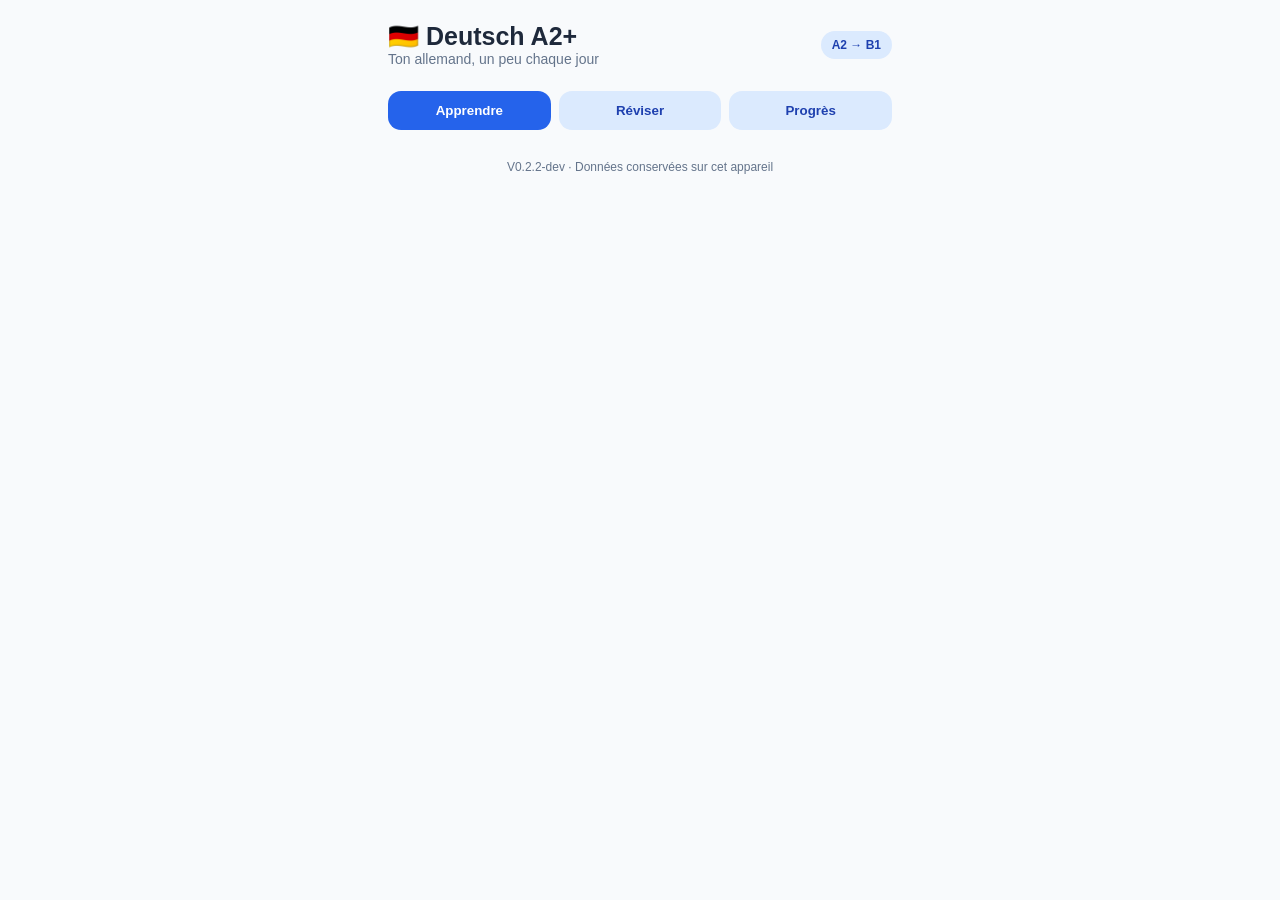
==== index.html @ e3cae554 "Update script version in index.html Updated app.js script version in index.html." ====
<!doctype html><html lang="fr"><head><meta charset="utf-8"><meta name="viewport" content="width=device-width,initial-scale=1,viewport-fit=cover"><meta name="theme-color" content="#155e49"><meta name="apple-mobile-web-app-capable" content="yes"><meta name="apple-mobile-web-app-status-bar-style" content="default"><link rel="manifest" href="manifest.webmanifest"><link rel="apple-touch-icon" href="icon.png"><title>Deutsch A2+</title><link rel="stylesheet" href="./style.css?v=022-blue"></head><body><main class="app"><header><div><h1>🇩🇪 Deutsch A2+</h1><div class="muted">Ton allemand, un peu chaque jour</div></div><span class="tag">A2 → B1</span></header><nav class="tabs"><button class="tab active" data-tab="learn">Apprendre</button><button class="tab" data-tab="review">Réviser</button><button class="tab" data-tab="progress">Progrès</button></nav><section id="screen"></section><footer>V0.2.2-dev · Données conservées sur cet appareil</footer></main><script src="./app.js?v=023-1" defer></script>
---- style.css ----
:root {
  font-family: -apple-system, BlinkMacSystemFont, 'Segoe UI', sans-serif;
  color: #1e293b;
  background: #f8fafc;
}

* {
  box-sizing: border-box;
}

body {
  margin: 0;
}

.app {
  max-width: 540px;
  margin: auto;
  padding: 22px 18px 45px;
}

header {
  display: flex;
  align-items: center;
  justify-content: space-between;
  margin-bottom: 24px;
}

h1 {
  font-size: 25px;
  margin: 0;
  color: #1e293b;
}

h2 {
  font-size: 22px;
  margin: 0 0 12px;
}

.muted {
  color: #64748b;
  font-size: 14px;
}

.card {
  background: #ffffff;
  border: 1px solid #e2e8f0;
  border-radius: 20px;
  padding: 20px;
  margin: 14px 0;
  box-shadow: 0 3px 18px #1e293b0a;
}

.tabs {
  display: flex;
  gap: 8px;
  margin-bottom: 15px;
}

.tab {
  flex: 1;
  padding: 12px 5px;
  border: 0;
  border-radius: 13px;
  background: #dbeafe;
  color: #1e40af;
  font-weight: 700;
}

.tab.active,
.primary {
  background: #2563eb;
  color: #ffffff;
}

.primary {
  border: 0;
  border-radius: 14px;
  padding: 15px 18px;
  font-weight: 700;
  font-size: 16px;
  width: 100%;
  margin-top: 12px;
}

.secondary {
  border: 1px solid #93c5fd;
  background: #ffffff;
  color: #1d4ed8;
  border-radius: 12px;
  padding: 11px 14px;
  font-weight: 650;
}

.option {
  display: block;
  width: 100%;
  text-align: left;
  border: 2px solid #e2e8f0;
  background: #ffffff;
  padding: 15px;
  border-radius: 13px;
  margin: 9px 0;
  font-size: 16px;
  color: #1e293b;
}

.option.selected {
  border-color: #2563eb;
  background: #eff6ff;
}

.option:disabled {
  opacity: .8;
}

.tag {
  display: inline-block;
  background: #dbeafe;
  border-radius: 30px;
  padding: 7px 11px;
  color: #1e40af;
  font-size: 12px;
  font-weight: 700;
}

.sentence {
  font-size: 23px;
  font-weight: 750;
  line-height: 1.35;
  margin: 16px 0;
}

.feedback {
  padding: 14px;
  border-radius: 12px;
  background: #e8f5eb;
  margin-top: 15px;
  line-height: 1.5;
}

.feedback.bad {
  background: #fff0e6;
}

button {
  cursor: pointer;
}

button:disabled {
  cursor: default;
  opacity: .5;
}

.progress {
  height: 9px;
  background: #dbeafe;
  border-radius: 10px;
  overflow: hidden;
  margin: 14px 0;
}

.fill {
  height: 100%;
  background: #3b82f6;
  transition: width .2s;
}

.stat {
  font-size: 30px;
  font-weight: 800;
}

.small {
  font-size: 13px;
}

.hidden {
  display: none;
}

input[type=text] {
  width: 100%;
  font-size: 17px;
  padding: 14px;
  border: 2px solid #cbd5e1;
  border-radius: 12px;
  background: #ffffff;
  color: #1e293b;
}

input[type=text]:focus {
  outline: none;
  border-color: #2563eb;
  box-shadow: 0 0 0 3px #dbeafe;
}

footer {
  font-size: 12px;
  color: #64748b;
  margin-top: 30px;
  text-align: center;
}
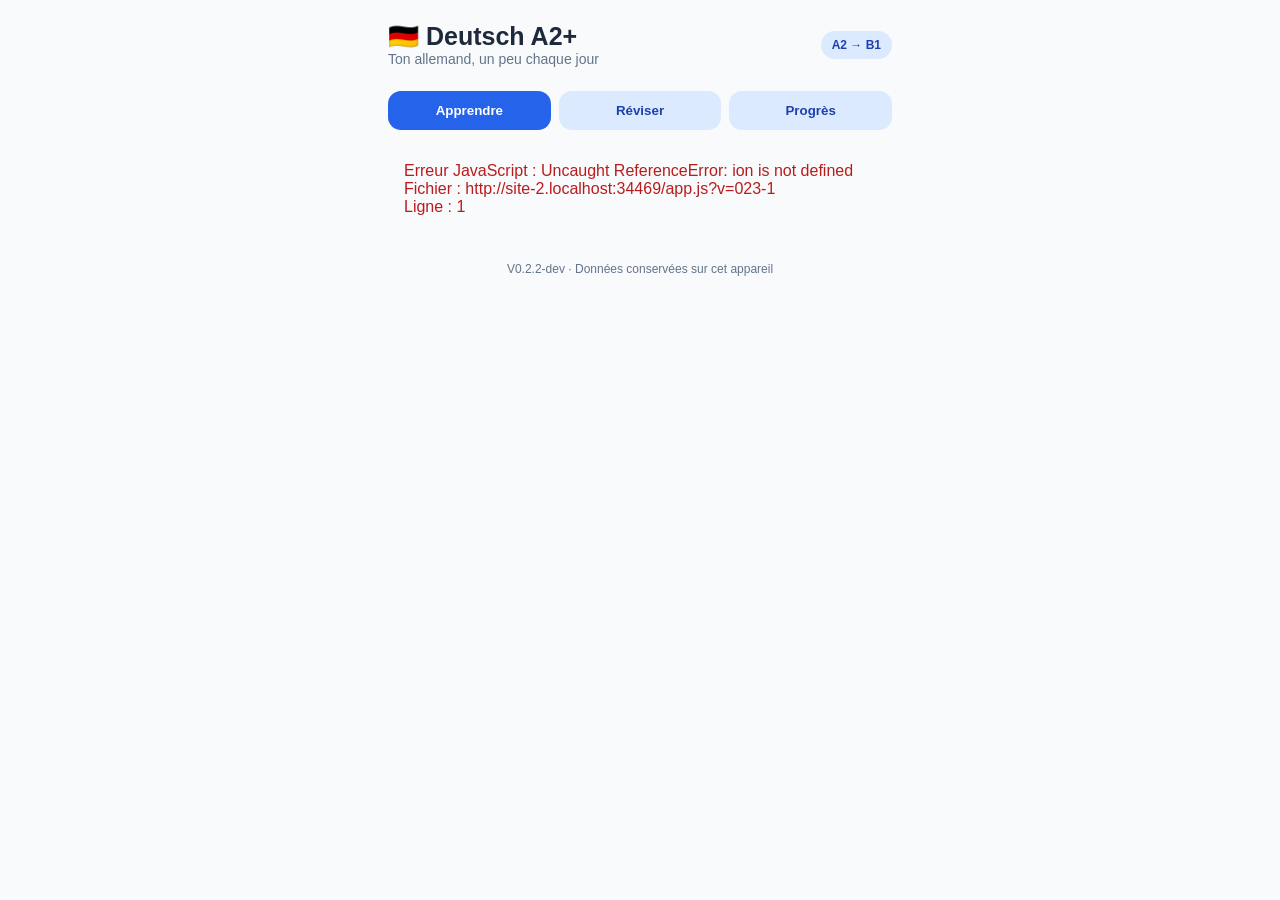
==== commit c0b130e2: "Handle JavaScript errors and update diagnostic message" ====
--- a/index.html
+++ b/index.html
@@ -1,2 +1,29 @@
-<!doctype html><html lang="fr"><head><meta charset="utf-8"><meta name="viewport" content="width=device-width,initial-scale=1,viewport-fit=cover"><meta name="theme-color" content="#155e49"><meta name="apple-mobile-web-app-capable" content="yes"><meta name="apple-mobile-web-app-status-bar-style" content="default"><link rel="manifest" href="manifest.webmanifest"><link rel="apple-touch-icon" href="icon.png"><title>Deutsch A2+</title><link rel="stylesheet" href="./style.css?v=022-blue"></head><body><main class="app"><header><div><h1>🇩🇪 Deutsch A2+</h1><div class="muted">Ton allemand, un peu chaque jour</div></div><span class="tag">A2 → B1</span></header><nav class="tabs"><button class="tab active" data-tab="learn">Apprendre</button><button class="tab" data-tab="review">Réviser</button><button class="tab" data-tab="progress">Progrès</button></nav><section id="screen"></section><footer>V0.2.2-dev · Données conservées sur cet appareil</footer></main><script src="./app.js?v=023-1" defer></script>
+<!doctype html><html lang="fr"><head><meta charset="utf-8"><meta name="viewport" content="width=device-width,initial-scale=1,viewport-fit=cover"><meta name="theme-color" content="#155e49"><meta name="apple-mobile-web-app-capable" content="yes"><meta name="apple-mobile-web-app-status-bar-style" content="default"><link rel="manifest" href="manifest.webmanifest"><link rel="apple-touch-icon" href="icon.png"><title>Deutsch A2+</title><link rel="stylesheet" href="./style.css?v=022-blue"></head><body><main class="app"><header><div><h1>🇩🇪 Deutsch A2+</h1><div class="muted">Ton allemand, un peu chaque jour</div></div><span class="tag">A2 → B1</span></header><nav class="tabs"><button class="tab active" data-tab="learn">Apprendre</button><button class="tab" data-tab="review">Réviser</button><button class="tab" data-tab="progress">Progrès</button></nav><section id="screen"></section><footer>V0.2.2-dev · Données conservées sur cet appareil</footer></main><script>
+window.addEventListener('error', function(event) {
+  const screen = document.getElementById('screen');
+  if (!screen) return;
 
+  screen.innerHTML =
+    '<p style="padding:16px;color:#b91c1c">' +
+    'Erreur JavaScript : ' +
+    String(event.message || 'Fichier non chargé') +
+    '<br>Fichier : ' +
+    String(event.filename || 'inconnu') +
+    '<br>Ligne : ' +
+    String(event.lineno || '?') +
+    '</p>';
+}, true);
+
+window.addEventListener('load', function() {
+  setTimeout(function() {
+    const screen = document.getElementById('screen');
+    if (screen && !screen.innerHTML.trim()) {
+      screen.innerHTML =
+        '<p style="padding:16px;color:#b91c1c">' +
+        'Diagnostic : app.js ne produit aucun contenu.' +
+        '</p>';
+    }
+  }, 2000);
+});
+</script>
+<script src="./app.js?v=023-1" defer></script>
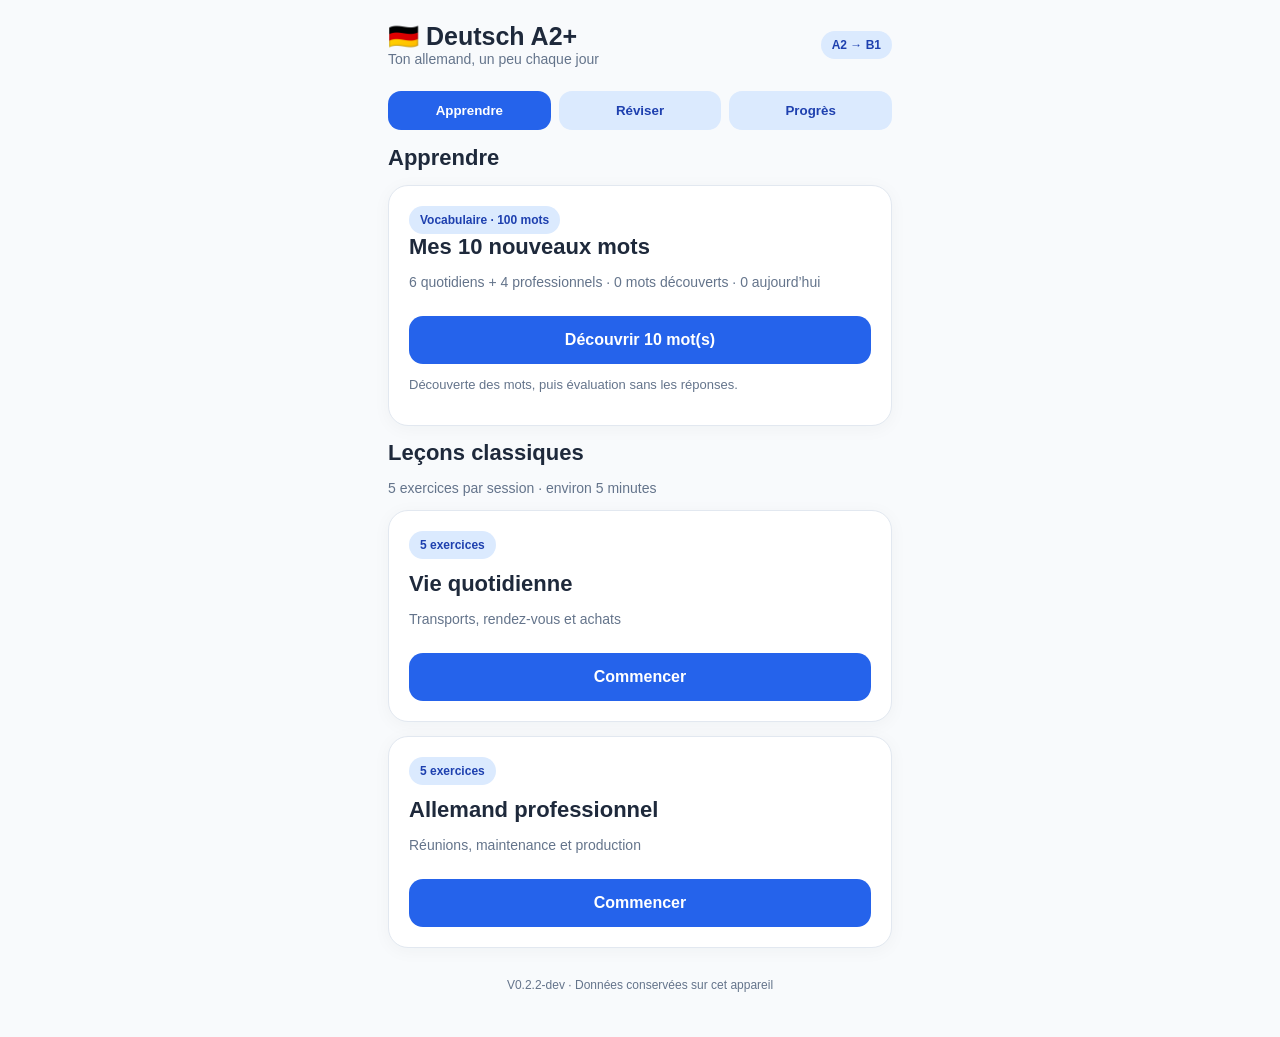
==== commit 43be4401: "Update index.html" ====
--- a/index.html
+++ b/index.html
@@ -26,4 +26,4 @@
   }, 2000);
 });
 </script>
-<script src="./app.js?v=023-1" defer></script>
+<script src="./app.js?v=023-2" defer></script>
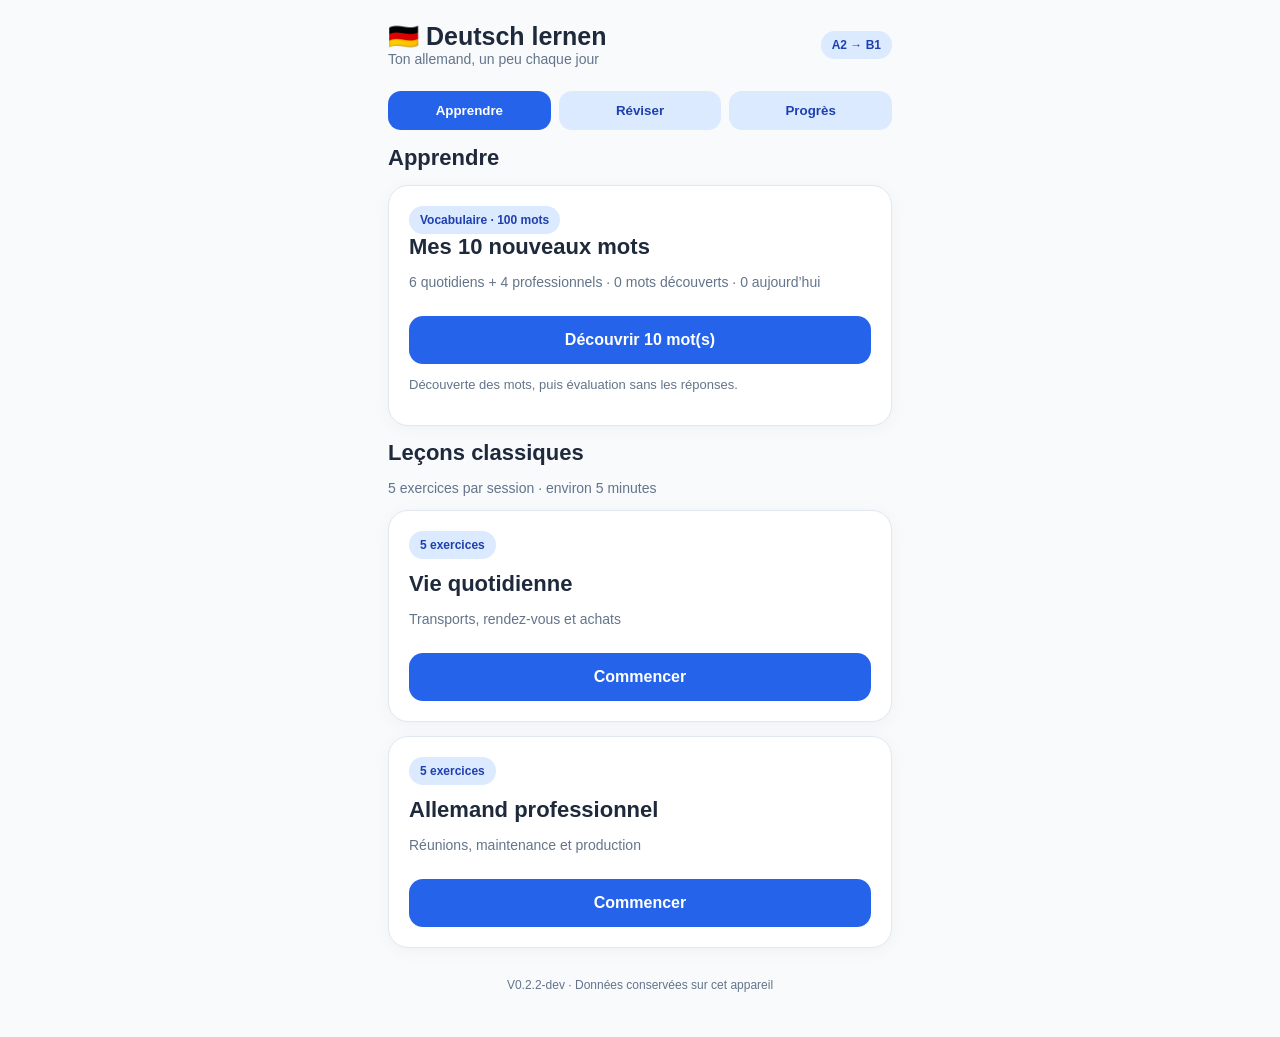
==== commit 0293c770: "Change title from 'Deutsch A2+' to 'Deutsch lernen'" ====
--- a/index.html
+++ b/index.html
@@ -1,29 +1 @@
-<!doctype html><html lang="fr"><head><meta charset="utf-8"><meta name="viewport" content="width=device-width,initial-scale=1,viewport-fit=cover"><meta name="theme-color" content="#155e49"><meta name="apple-mobile-web-app-capable" content="yes"><meta name="apple-mobile-web-app-status-bar-style" content="default"><link rel="manifest" href="manifest.webmanifest"><link rel="apple-touch-icon" href="icon.png"><title>Deutsch A2+</title><link rel="stylesheet" href="./style.css?v=022-blue"></head><body><main class="app"><header><div><h1>🇩🇪 Deutsch A2+</h1><div class="muted">Ton allemand, un peu chaque jour</div></div><span class="tag">A2 → B1</span></header><nav class="tabs"><button class="tab active" data-tab="learn">Apprendre</button><button class="tab" data-tab="review">Réviser</button><button class="tab" data-tab="progress">Progrès</button></nav><section id="screen"></section><footer>V0.2.2-dev · Données conservées sur cet appareil</footer></main><script>
-window.addEventListener('error', function(event) {
-  const screen = document.getElementById('screen');
-  if (!screen) return;
-
-  screen.innerHTML =
-    '<p style="padding:16px;color:#b91c1c">' +
-    'Erreur JavaScript : ' +
-    String(event.message || 'Fichier non chargé') +
-    '<br>Fichier : ' +
-    String(event.filename || 'inconnu') +
-    '<br>Ligne : ' +
-    String(event.lineno || '?') +
-    '</p>';
-}, true);
-
-window.addEventListener('load', function() {
-  setTimeout(function() {
-    const screen = document.getElementById('screen');
-    if (screen && !screen.innerHTML.trim()) {
-      screen.innerHTML =
-        '<p style="padding:16px;color:#b91c1c">' +
-        'Diagnostic : app.js ne produit aucun contenu.' +
-        '</p>';
-    }
-  }, 2000);
-});
-</script>
-<script src="./app.js?v=023-2" defer></script>
+<!doctype html><html lang="fr"><head><meta charset="utf-8"><meta name="viewport" content="width=device-width,initial-scale=1,viewport-fit=cover"><meta name="theme-color" content="#155e49"><meta name="apple-mobile-web-app-capable" content="yes"><meta name="apple-mobile-web-app-status-bar-style" content="default"><link rel="manifest" href="manifest.webmanifest"><link rel="apple-touch-icon" href="icon.png"><title>Deutsch lernen</title><link rel="stylesheet" href="./style.css?v=022-blue"></head><body><main class="app"><header><div><h1>🇩🇪 Deutsch lernen</h1><div class="muted">Ton allemand, un peu chaque jour</div></div><span class="tag">A2 → B1</span></header><nav class="tabs"><button class="tab active" data-tab="learn">Apprendre</button><button class="tab" data-tab="review">Réviser</button><button class="tab" data-tab="progress">Progrès</button></nav><section id="screen"></section><footer>V0.2.2-dev · Données conservées sur cet appareil</footer></main><script src="./app.js?v=023-2" defer></script>
